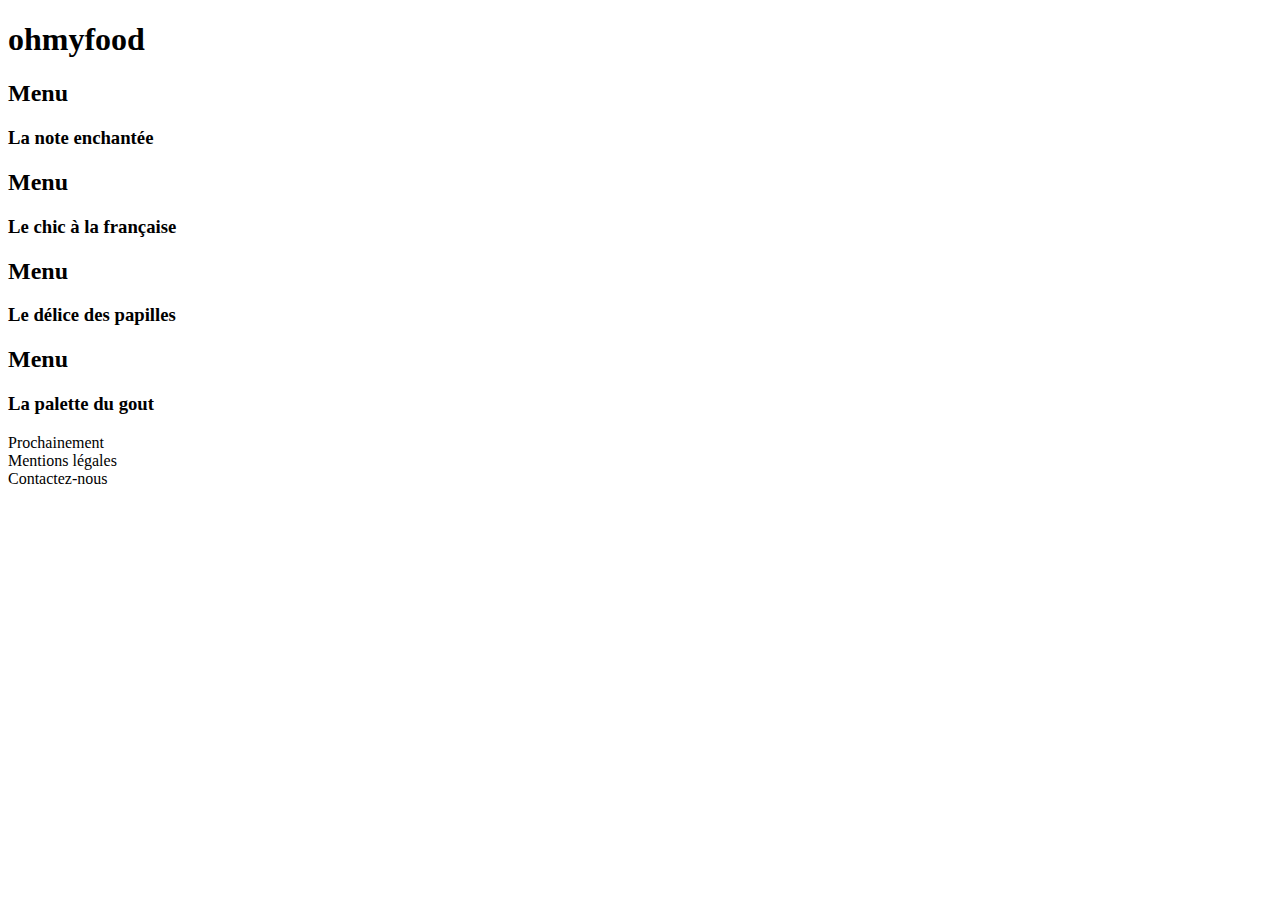
==== Index.html @ 2586352d "first comit" ====
<!DOCTYPE html>
<html lang="fr">
    <head>
    	<meta charset="utf-8" />
    	<title>OhMyFood</title>
    </head>

    <header>
    	<h1>ohmyfood</h1>
    </header>

    <body>
    	<section>
    		<h2>Menu</h2>
    		<h3>La note enchantée</h3>
    	</section>

    	<section>
    		<h2>Menu</h2>
    		<h3>Le chic à la française</h3>
    	</section>

    	<section>
    		<h2>Menu</h2>
    		<h3>Le délice des papilles</h3>
    	</section>

    	<section>
    		<h2>Menu</h2>
    		<h3>La palette du gout</h3>
    	</section>

    	<section>
    		<div>Prochainement</div>
    	</section>
    <body>

    <footer>
    	<div>Mentions légales</div>
    	<div>Contactez-nous</div>
    </footer>
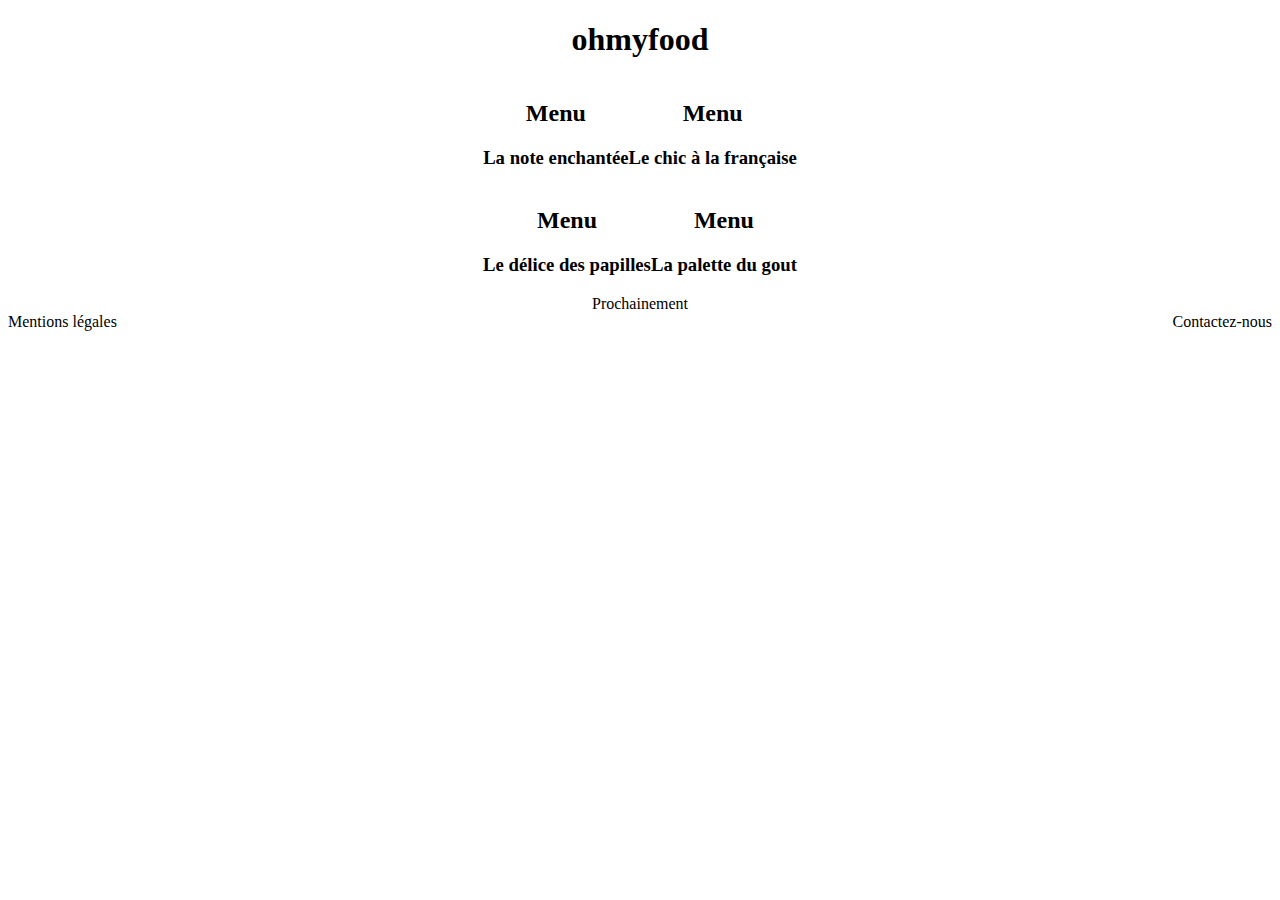
==== commit b18b1161: "revue balise + dispo block css" ====
--- a/Index.html
+++ b/Index.html
@@ -2,40 +2,53 @@
 <html lang="fr">
     <head>
     	<meta charset="utf-8" />
+    	<link rel="stylesheet" href="style.css"/>
     	<title>OhMyFood</title>
     </head>
 
-    <header>
-    	<h1>ohmyfood</h1>
-    </header>
+	<body>
 
-    <body>
-    	<section>
-    		<h2>Menu</h2>
-    		<h3>La note enchantée</h3>
+    	<header>
+    		<h1>ohmyfood</h1>
+    	</header>
+
+    <main>
+    	<section class="menu">
+    		<article>
+    			<h2>Menu</h2>
+    			<h3>La note enchantée</h3>
+    		</article>
+
+    		<article>
+    			<h2>Menu</h2>
+    			<h3>Le chic à la française</h3>
+    		</arcticle>
+		</section>
+
+		<section class="menu">
+    		<article>
+    			<h2>Menu</h2>
+    			<h3>Le délice des papilles</h3>
+    		</article>
+
+    		<article>
+    			<h2>Menu</h2>
+    			<h3>La palette du gout</h3>
+    		</article>
+		</section>
+
+		<section class="btn_pro">
+    		<article>
+    			<div>Prochainement</div>
+    		</article>
     	</section>
+	</main>
 
-    	<section>
-    		<h2>Menu</h2>
-    		<h3>Le chic à la française</h3>
-    	</section>
+    	<footer>
+    		<article class="footer">
+    			<div>Mentions légales</div>
+    			<div>Contactez-nous</div>
+    		</article>
+    	</footer>
 
-    	<section>
-    		<h2>Menu</h2>
-    		<h3>Le délice des papilles</h3>
-    	</section>
-
-    	<section>
-    		<h2>Menu</h2>
-    		<h3>La palette du gout</h3>
-    	</section>
-
-    	<section>
-    		<div>Prochainement</div>
-    	</section>
-    <body>
-
-    <footer>
-    	<div>Mentions légales</div>
-    	<div>Contactez-nous</div>
-    </footer>+    <body>--- a/style.css
+++ b/style.css
@@ -0,0 +1,22 @@
+h1
+{
+	text-align: center;
+}
+.menu
+{
+	display: flex;
+	align-content:  stretch;
+	text-align: center;
+	justify-content: center;
+}
+
+.btn_pro
+{
+	display: flex;
+	justify-content: center;
+}
+.footer
+{
+	display: flex;
+	justify-content: space-between;
+}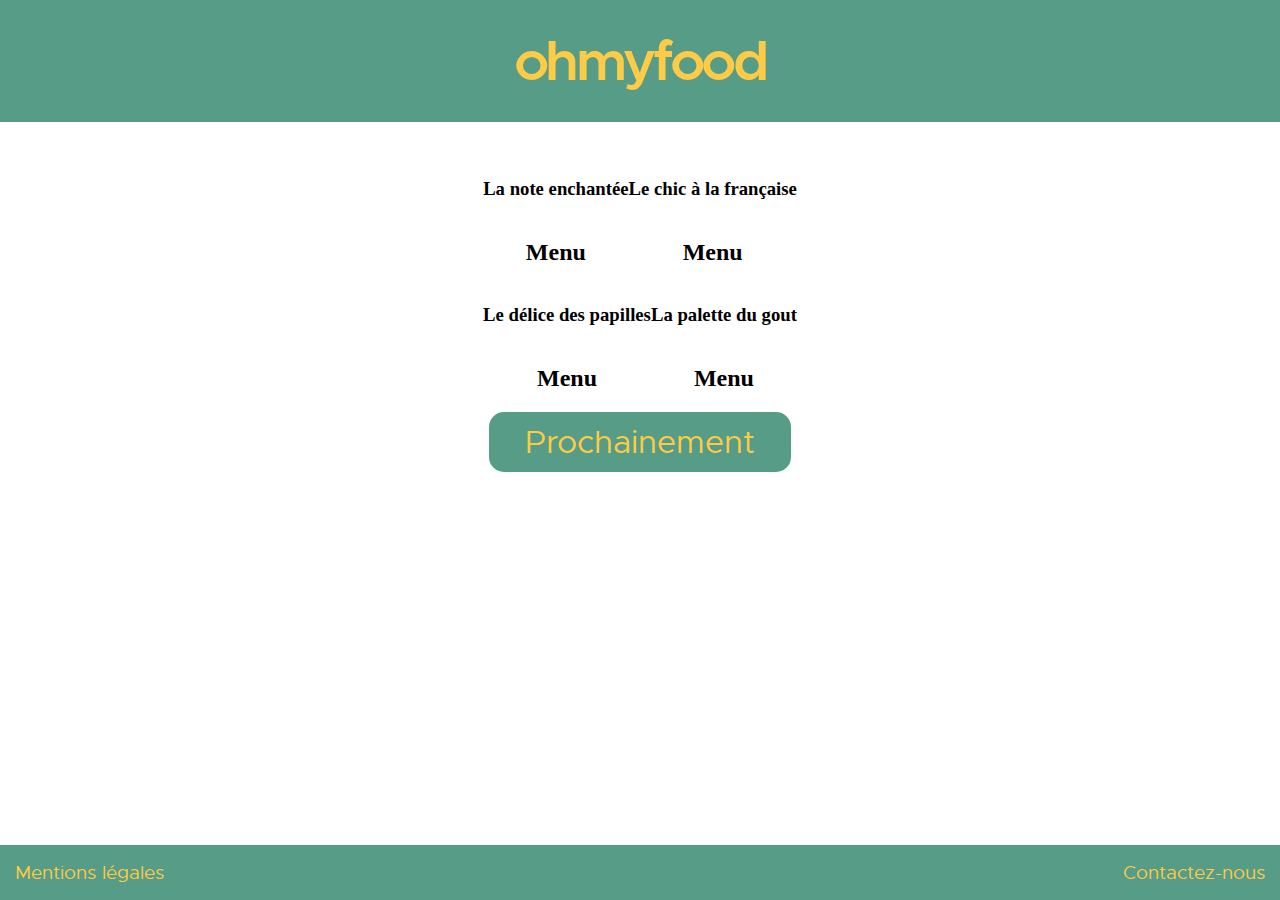
==== commit 7fe0fdee: "btn + footer" ====
--- a/Index.html
+++ b/Index.html
@@ -42,7 +42,6 @@
     			<div>Prochainement</div>
     		</article>
     	</section>
-	</main>
 
     	<footer>
     		<article class="footer">
@@ -50,5 +49,8 @@
     			<div>Contactez-nous</div>
     		</article>
     	</footer>
+	</main>
+
+
 
     <body>--- a/style.css
+++ b/style.css
@@ -1,6 +1,57 @@
+
+	/* Fonts */
+
+@font-face {
+    font-family: 'metropolisregular';
+    src: url('fonts/metropolis-regular-webfont.woff2') format('woff2'),
+         url('fonts/metropolis-regular-webfont.woff') format('woff');
+    font-weight: normal;
+    font-style: normal;
+
+}
+
+@font-face {
+    font-family: 'metropolismedium';
+    src: url('fonts/metropolis-medium-webfont.woff2') format('woff2'),
+         url('fonts/metropolis-medium-webfont.woff') format('woff');
+    font-weight: normal;
+    font-style: normal;
+
+}
+@font-face {
+    font-family: 'metropolisbold';
+    src: url('fonts/metropolis-bold-webfont.woff2') format('woff2'),
+         url('fonts/metropolis-bold-webfont.woff') format('woff');
+    font-weight: normal;
+    font-style: normal;
+
+}
+@font-face {
+    font-family: 'metropolissemi_bold';
+    src: url('fonts/metropolis-semibold-webfont.woff2') format('woff2'),
+         url('fonts/metropolis-semibold-webfont.woff') format('woff');
+    font-weight: normal;
+    font-style: normal;
+
+}
+body
+{
+	margin: 0px;
+}
+header
+{
+	background-color: rgb(87, 156, 135);
+}
 h1
-{
+{	
 	text-align: center;
+	font-family: 'metropolissemi_bold';
+	letter-spacing: -3.8px;
+	font-size: 3.5em;
+	color: rgb(253, 203, 70);
+	margin-top: 0px;
+	padding: 25px;
+
 }
 .menu
 {
@@ -14,9 +65,32 @@
 {
 	display: flex;
 	justify-content: center;
+	font-family: 'metropolisregular';
+	font-size: 2em;
+	color: rgb(253, 203, 70);
+	background-color: rgb(87, 156, 135);
+	margin: auto;
+	width: 22%;
+	padding: 10px;
+	border-radius: 15px;
 }
 .footer
 {
 	display: flex;
 	justify-content: space-between;
-}+	flex-direction: row;
+	font-family: 'metropolisregular';
+	font-size: 1.2em;
+	color: rgb(253, 203, 70);
+	background-color: rgb(87, 156, 135);
+	padding: 15px;
+	position: absolute;
+	bottom: 0;
+	left: 0;
+	right: 0;
+}
+article
+{	
+	display: flex;
+	flex-direction: column-reverse;
+}
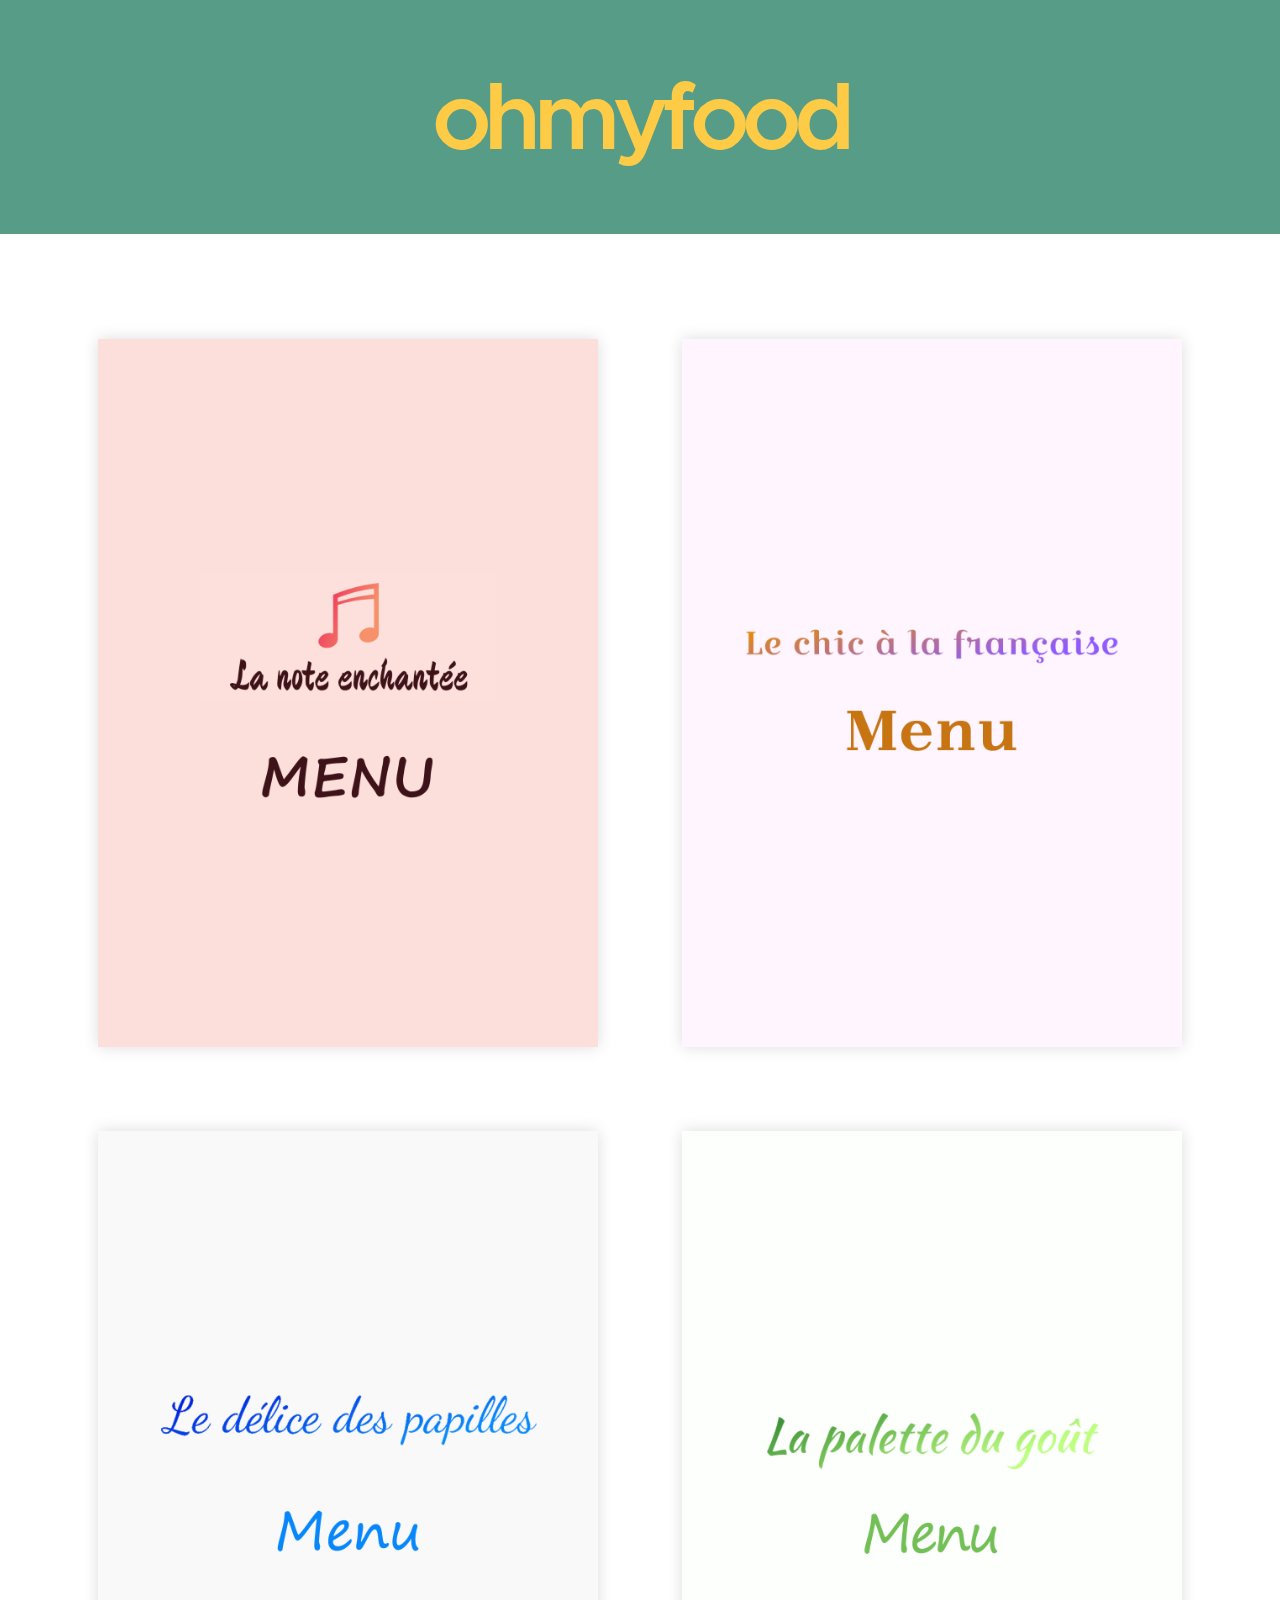
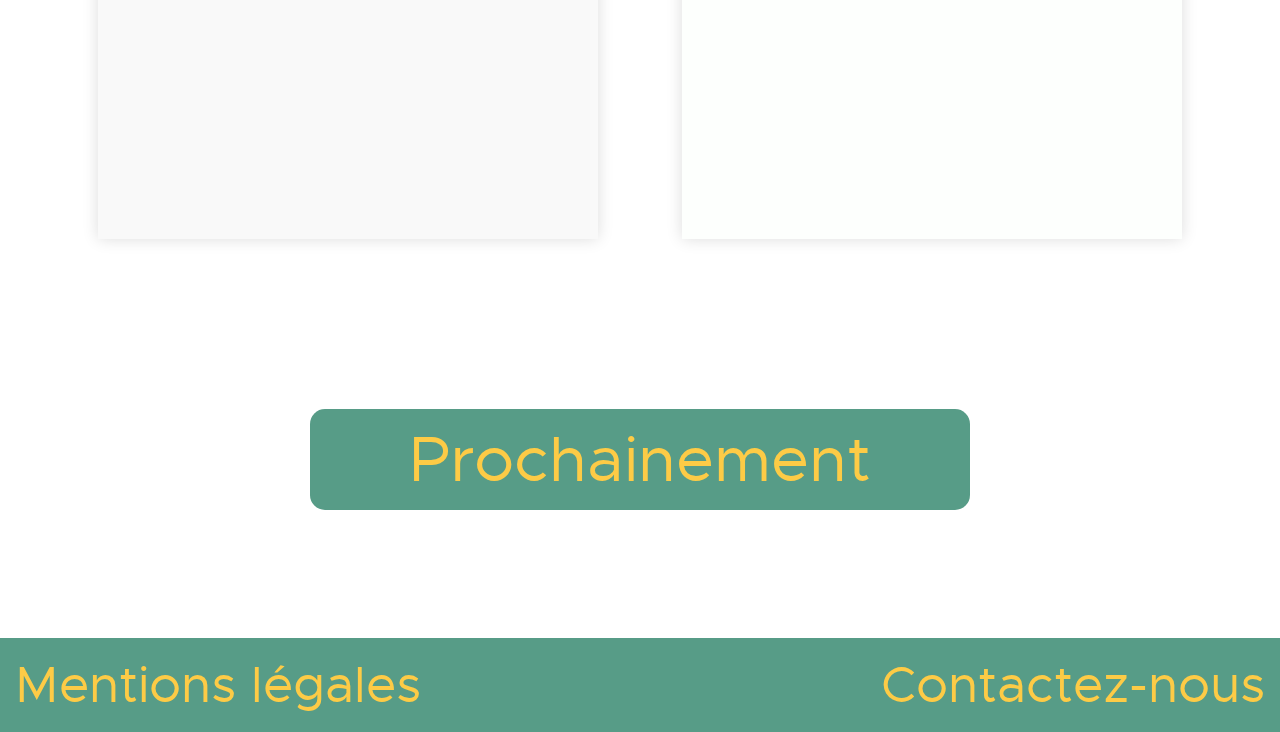
==== commit 6abbeeb8: "insertion image menu couv" ====
--- a/Index.html
+++ b/Index.html
@@ -12,29 +12,24 @@
     		<h1>ohmyfood</h1>
     	</header>
 
-    <main>
     	<section class="menu">
-    		<article>
-    			<h2>Menu</h2>
-    			<h3>La note enchantée</h3>
+    		<article class="block">
+    			<img src="image/menu-1b.png"/>
     		</article>
 
-    		<article>
-    			<h2>Menu</h2>
-    			<h3>Le chic à la française</h3>
+    		<article class="block">
+    			<img src="image/menu-2b.png">
     		</arcticle>
 		</section>
 
 		<section class="menu">
-    		<article>
-    			<h2>Menu</h2>
-    			<h3>Le délice des papilles</h3>
+    		<article class="block">
+    			<img src="image/menu-3b.png"/>
     		</article>
 
-    		<article>
-    			<h2>Menu</h2>
-    			<h3>La palette du gout</h3>
-    		</article>
+    		<article class="block">
+    			<img src="image/menu-4b.png">
+    		</arcticle>
 		</section>
 
 		<section class="btn_pro">
@@ -49,8 +44,5 @@
     			<div>Contactez-nous</div>
     		</article>
     	</footer>
-	</main>
-
-
 
     <body>--- a/style.css
+++ b/style.css
@@ -34,6 +34,7 @@
     font-style: normal;
 
 }
+/* voir superposition */
 body
 {
 	margin: 0px;
@@ -46,12 +47,19 @@
 {	
 	text-align: center;
 	font-family: 'metropolissemi_bold';
-	letter-spacing: -3.8px;
-	font-size: 3.5em;
+	letter-spacing: -7px;
+	font-size: 5.9em;
 	color: rgb(253, 203, 70);
 	margin-top: 0px;
-	padding: 25px;
+	padding: 0.6em;
 
+}
+img
+{
+	width: 500px;
+	height: 707.6px;
+	box-shadow: 0px 0px 15px rgb(221, 221, 221);
+	margin: 10px;
 }
 .menu
 {
@@ -66,11 +74,13 @@
 	display: flex;
 	justify-content: center;
 	font-family: 'metropolisregular';
-	font-size: 2em;
+	font-size: 4em;
 	color: rgb(253, 203, 70);
 	background-color: rgb(87, 156, 135);
 	margin: auto;
-	width: 22%;
+	margin-top: 2em;
+	margin-bottom: 2em;
+	width: 10em;
 	padding: 10px;
 	border-radius: 15px;
 }
@@ -80,17 +90,22 @@
 	justify-content: space-between;
 	flex-direction: row;
 	font-family: 'metropolisregular';
-	font-size: 1.2em;
+	font-size: 3.2em;
 	color: rgb(253, 203, 70);
 	background-color: rgb(87, 156, 135);
-	padding: 15px;
+	padding: 15px;/*
 	position: absolute;
 	bottom: 0;
 	left: 0;
-	right: 0;
+	right: 0;*/
 }
+
 article
 {	
 	display: flex;
 	flex-direction: column-reverse;
 }
+.block
+{
+	padding: 2em;
+}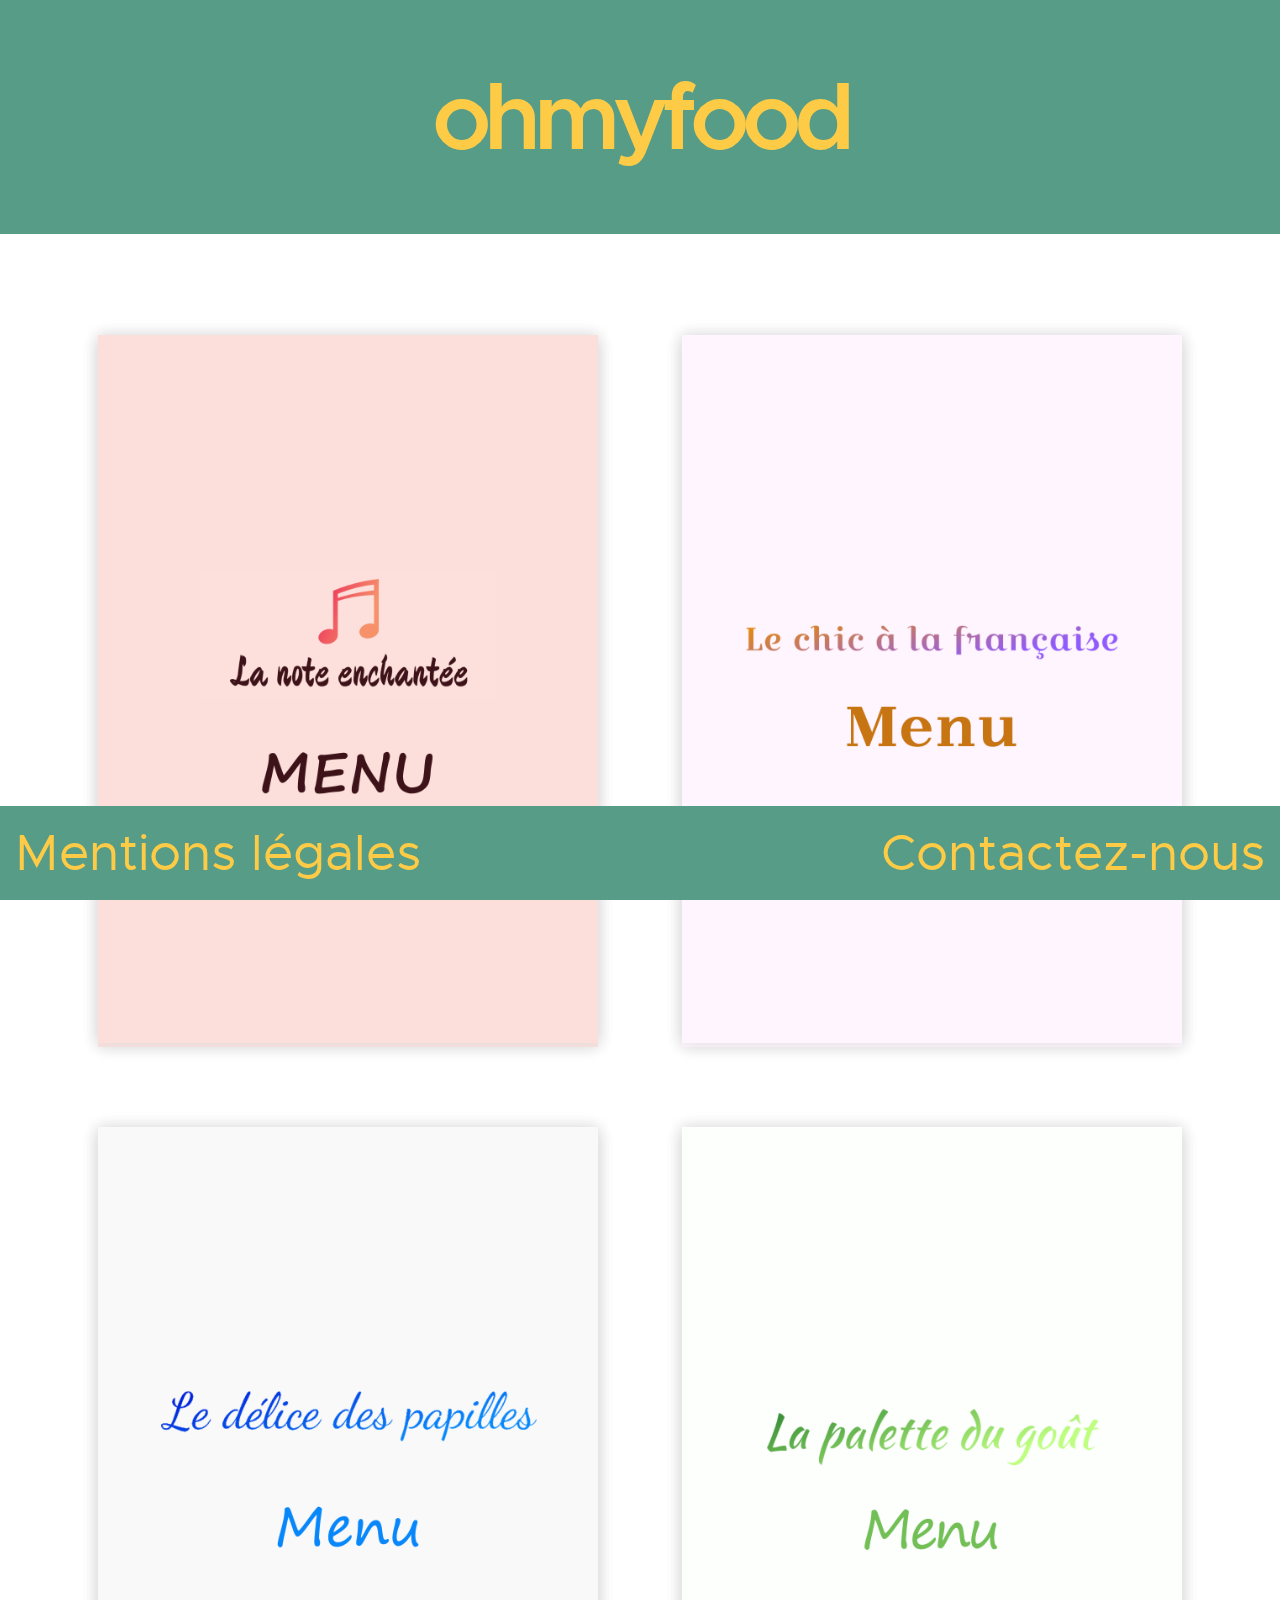
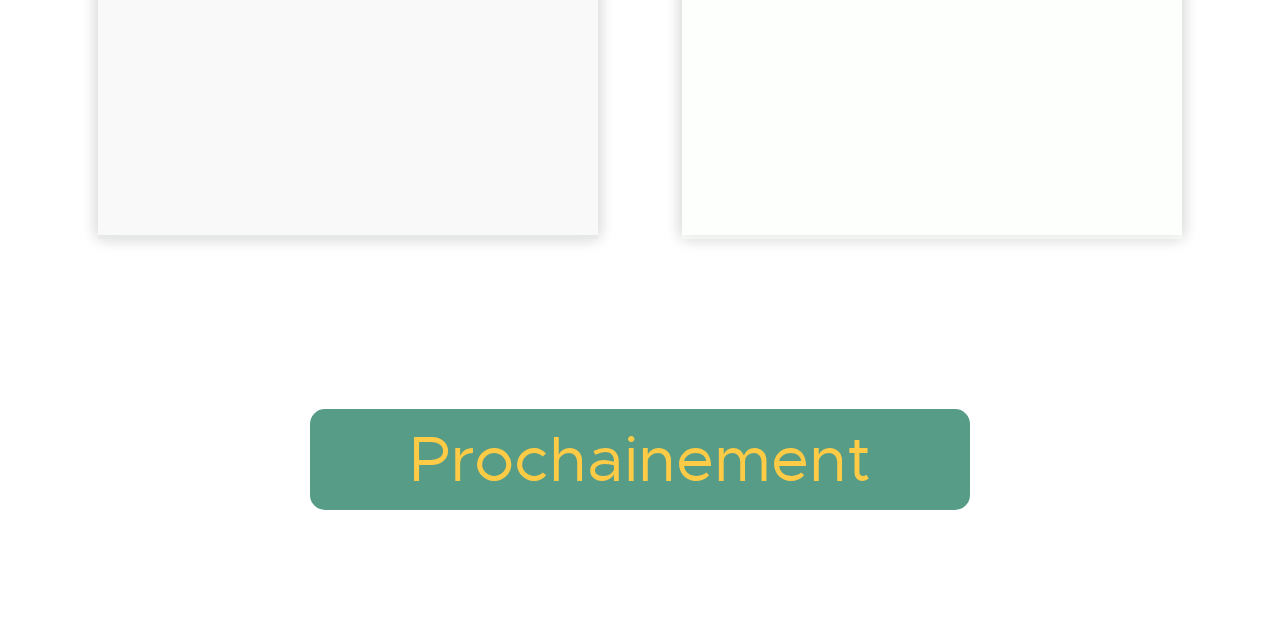
==== commit 1c334d2d: "insertion image menu couv" ====
--- a/Index.html
+++ b/Index.html
@@ -14,21 +14,25 @@
 
     	<section class="menu">
     		<article class="block">
-    			<img src="image/menu-1b.png"/>
+    			<img src="image/menu-1.png"/>
+    			<div class="carte"><img src="image/menu-1b.png"/></div>
     		</article>
 
     		<article class="block">
-    			<img src="image/menu-2b.png">
+    			<img src="image/menu-2.png">
+    			<div class="carte"><img src="image/menu-2b.png"/></div>
     		</arcticle>
 		</section>
 
 		<section class="menu">
     		<article class="block">
-    			<img src="image/menu-3b.png"/>
+    			<img src="image/menu-3.png"/>
+    			<div class="carte"><img src="image/menu-3b.png"/></div>
     		</article>
 
     		<article class="block">
-    			<img src="image/menu-4b.png">
+    			<img src="image/menu-4.png">
+    			<div class="carte"><img src="image/menu-4b.png"/></div>
     		</arcticle>
 		</section>
 
--- a/style.css
+++ b/style.css
@@ -37,6 +37,7 @@
 /* voir superposition */
 body
 {
+	position: relative;
 	margin: 0px;
 }
 header
@@ -56,6 +57,7 @@
 }
 img
 {
+	position: relative;
 	width: 500px;
 	height: 707.6px;
 	box-shadow: 0px 0px 15px rgb(221, 221, 221);
@@ -83,6 +85,11 @@
 	width: 10em;
 	padding: 10px;
 	border-radius: 15px;
+	transform: scale(1);
+    transition: transform 400ms;
+    &:hover {
+        transform: scale(1.15);
+    }
 }
 .footer
 {
@@ -93,11 +100,16 @@
 	font-size: 3.2em;
 	color: rgb(253, 203, 70);
 	background-color: rgb(87, 156, 135);
-	padding: 15px;/*
-	position: absolute;
+	padding: 15px;
+	position: fixed;
 	bottom: 0;
 	left: 0;
-	right: 0;*/
+	right: 0;
+}
+.carte
+{
+	position: absolute;
+
 }
 
 article
